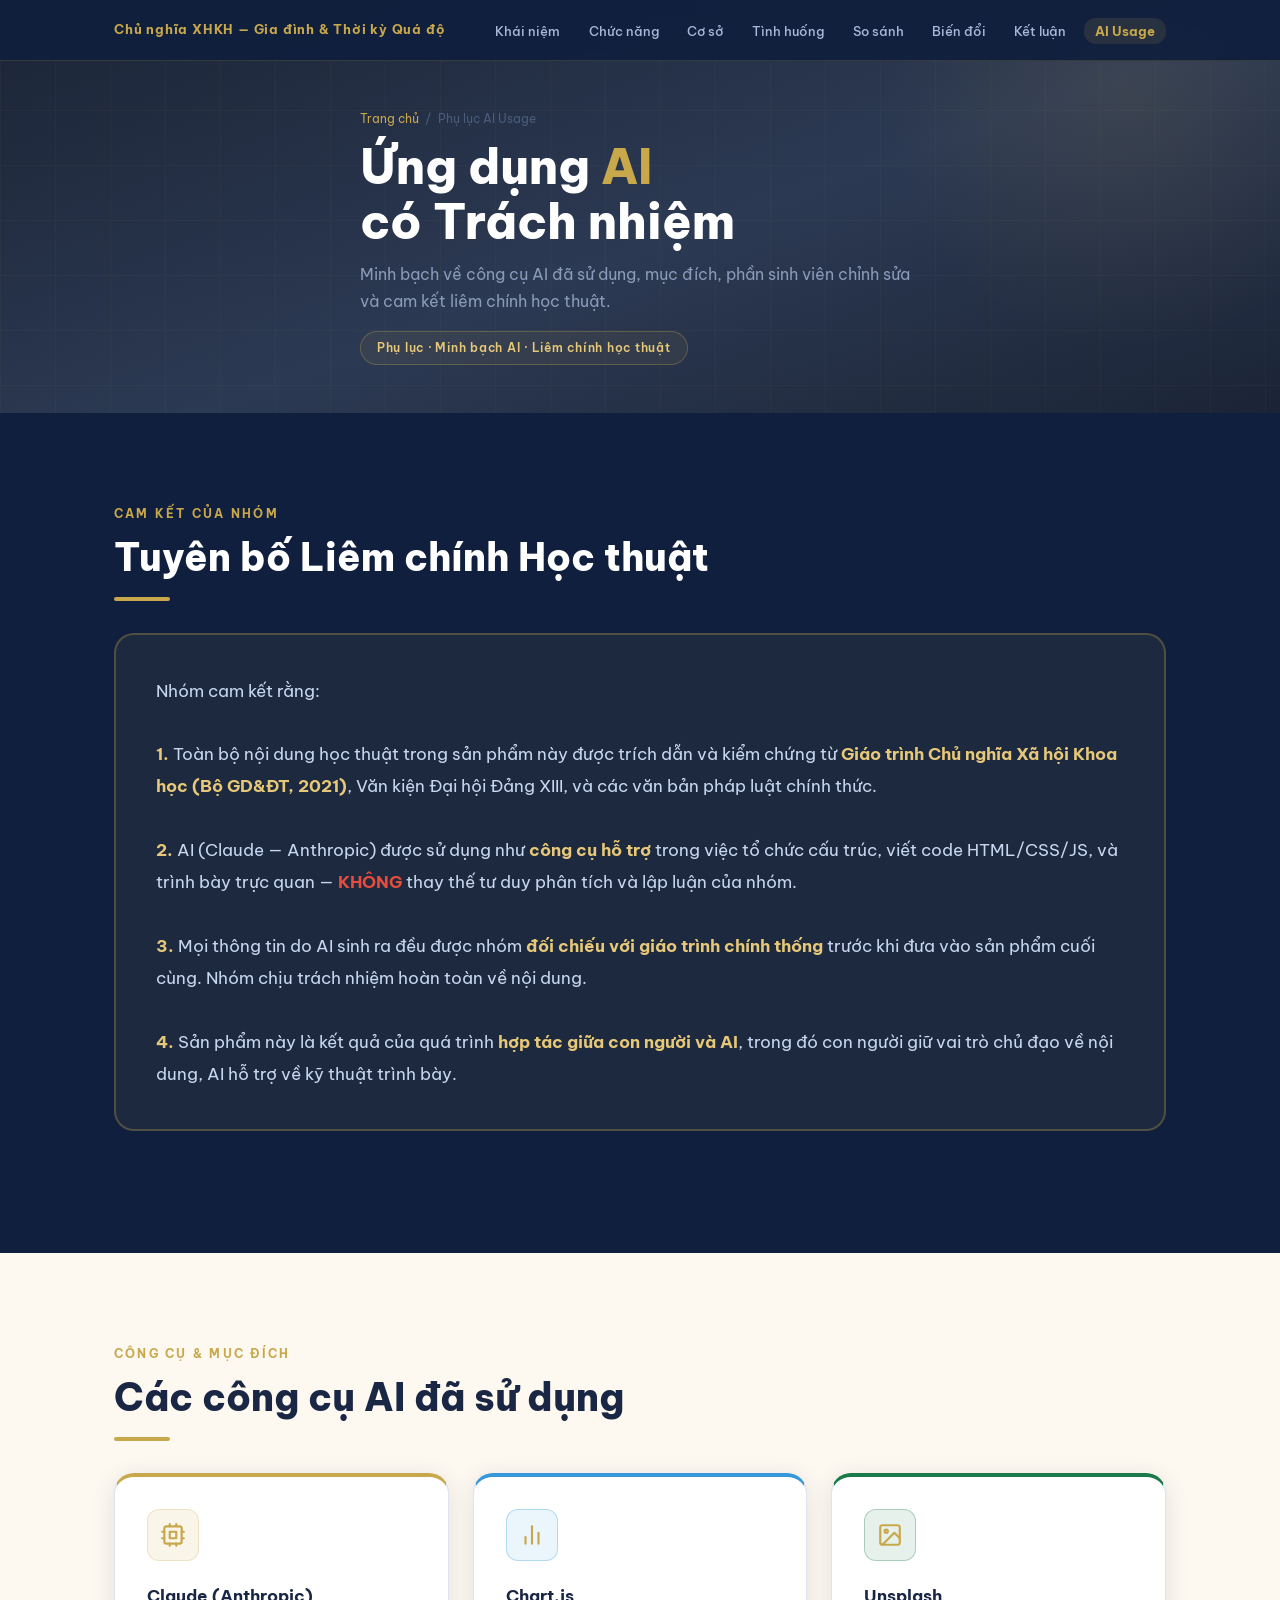
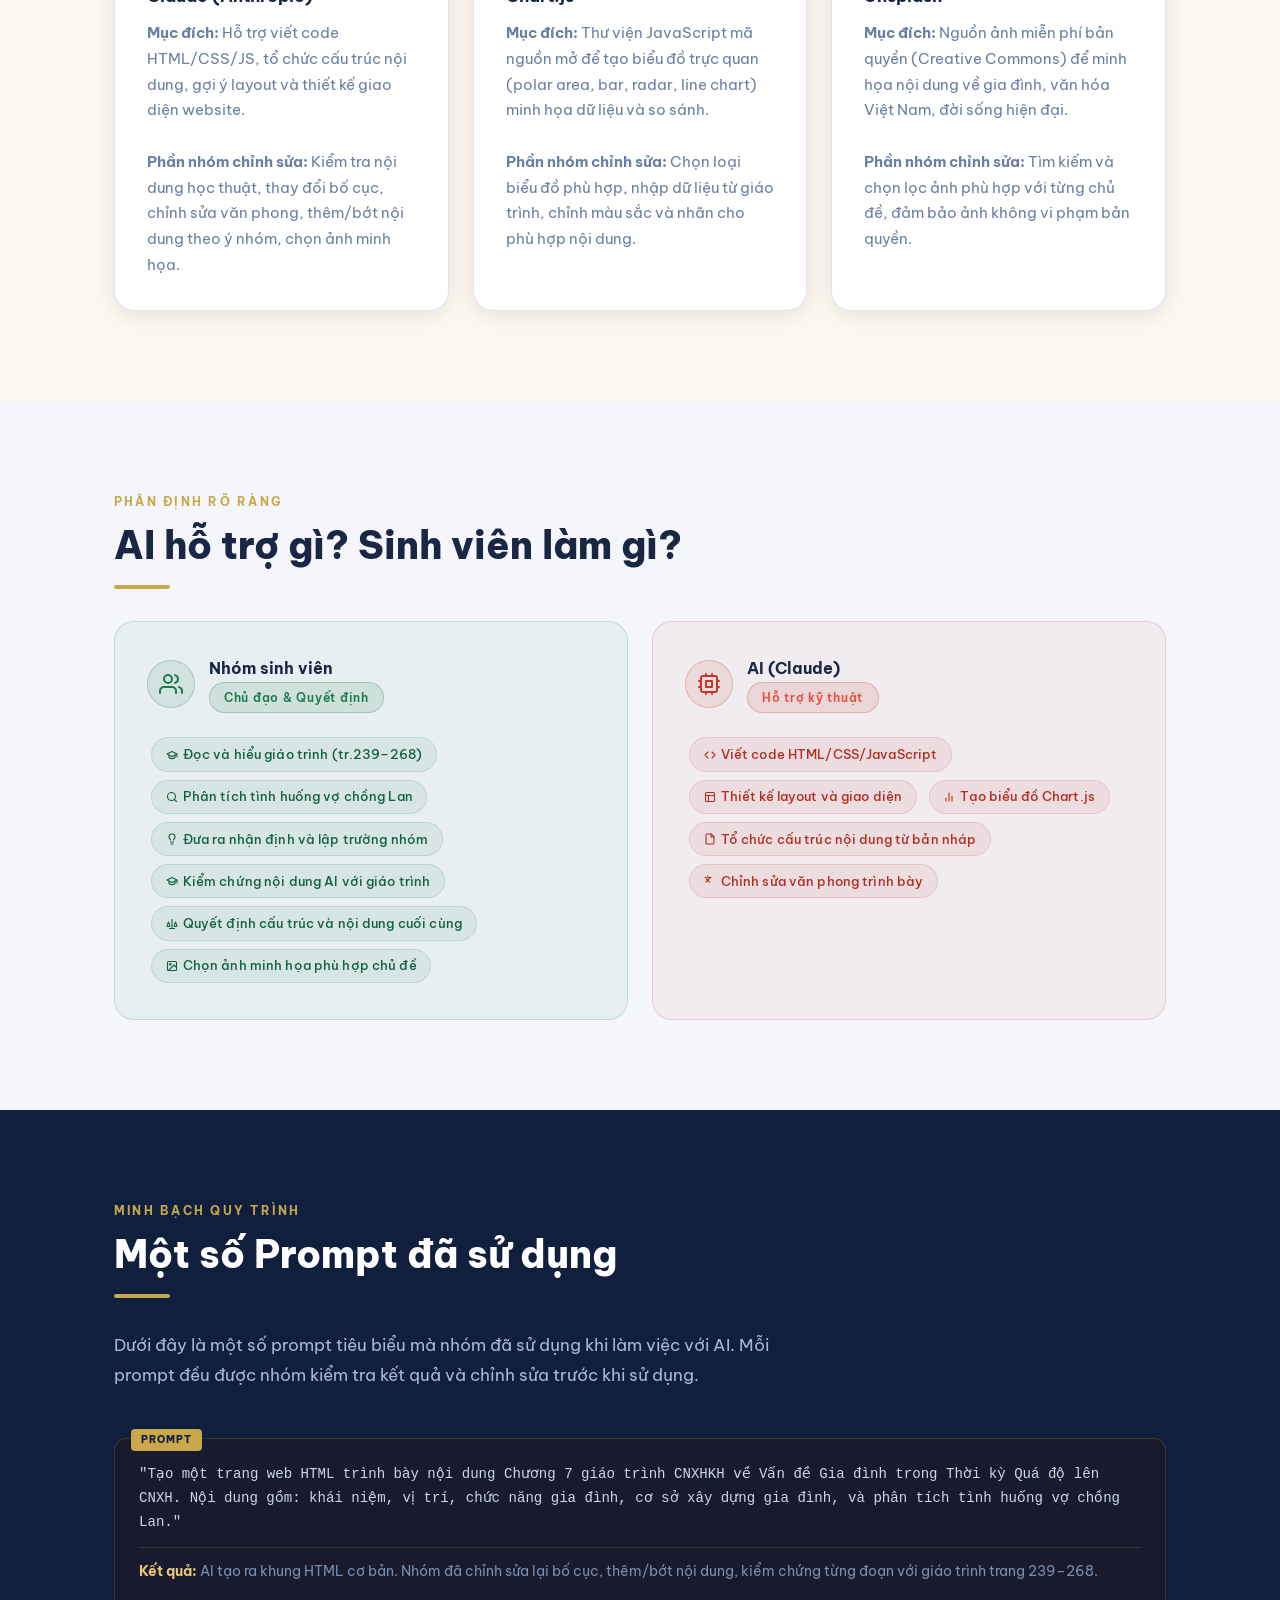
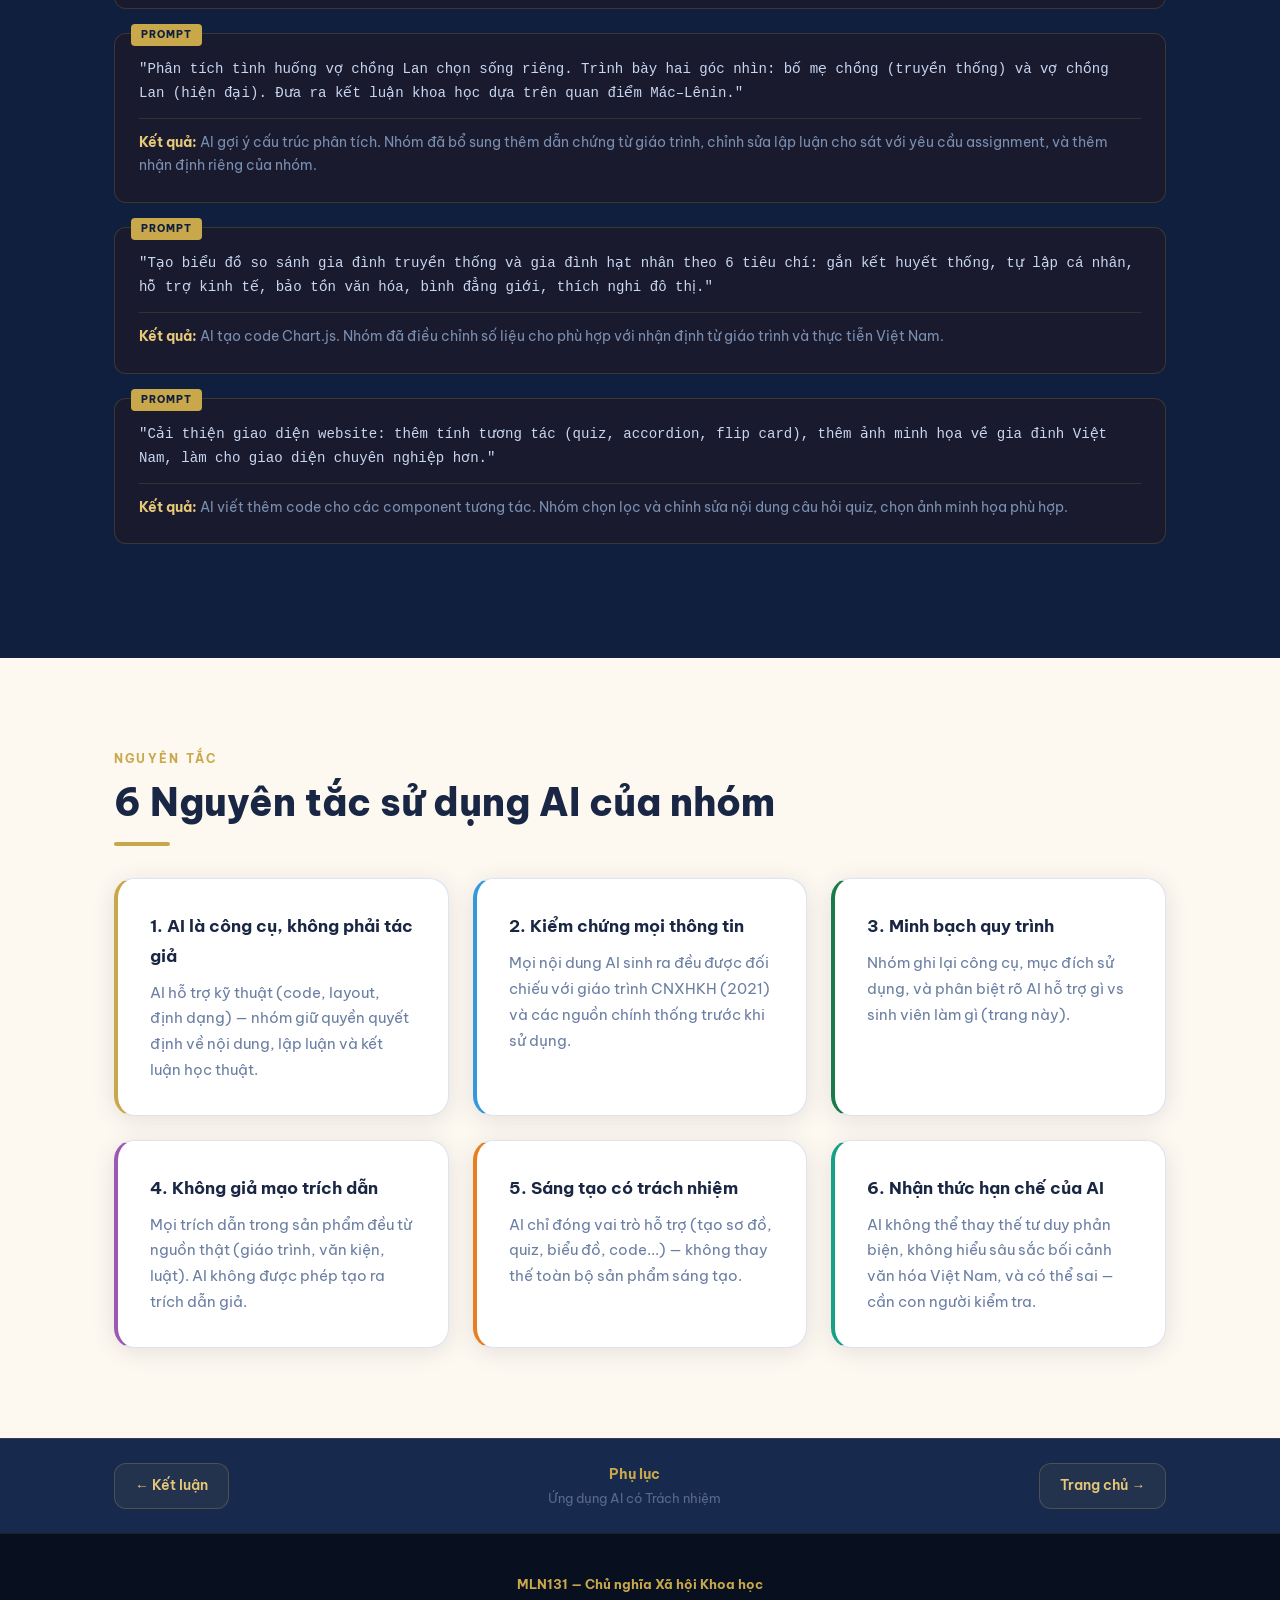
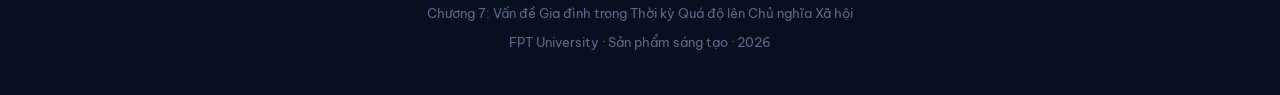
==== ai-usage.html @ a6eb1872 "Full" ====
<!DOCTYPE html>
<html lang="vi">
<head>
  <meta charset="UTF-8"/>
  <meta name="viewport" content="width=device-width, initial-scale=1.0"/>
  <title>Ứng dụng AI có Trách nhiệm · MLN131</title>
  <link href="https://fonts.googleapis.com/css2?family=Be+Vietnam+Pro:ital,wght@0,300;0,400;0,500;0,600;0,700;0,800;1,400&display=swap" rel="stylesheet"/>
  <link rel="stylesheet" href="style.css"/>
</head>
<body>

<nav>
  <div class="nav-inner">
    <a href="index.html" class="nav-brand">Chủ nghĩa XHKH — Gia đình & Thời kỳ Quá độ</a>
    <ul class="nav-links" id="navLinks">
      <li><a href="khai-niem.html">Khái niệm</a></li>
      <li><a href="chuc-nang.html">Chức năng</a></li>
      <li><a href="co-so.html">Cơ sở</a></li>
      <li><a href="tinh-huong.html">Tình huống</a></li>
      <li><a href="so-sanh.html">So sánh</a></li>
      <li><a href="bien-doi.html">Biến đổi</a></li>
      <li><a href="ket-luan.html">Kết luận</a></li>
      <li><a href="ai-usage.html" class="active">AI Usage</a></li>
    </ul>
    <button class="nav-toggle" id="navToggle" aria-label="Mở menu">
      <span></span><span></span><span></span>
    </button>
  </div>
  <div class="nav-progress" id="navProgress"></div>
</nav>

<div class="page-hero" style="background: linear-gradient(160deg, rgba(10,20,40,.93) 0%, rgba(15,31,61,.88) 55%, rgba(10,20,40,.93) 100%), url('https://images.unsplash.com/photo-1677442136019-21780ecad995?w=1400&auto=format&fit=crop&q=70') center/cover no-repeat;">
  <div class="container">
    <div class="page-hero-inner">
      <div class="page-breadcrumb">
        <a href="index.html">Trang chủ</a><span>/</span><span>Phụ lục AI Usage</span>
      </div>
      <h1 class="page-hero-title">Ứng dụng <span class="accent">AI</span><br/>có Trách nhiệm</h1>
      <p class="page-hero-sub">Minh bạch về công cụ AI đã sử dụng, mục đích, phần sinh viên chỉnh sửa và cam kết liêm chính học thuật.</p>
      <span class="page-hero-badge">Phụ lục · Minh bạch AI · Liêm chính học thuật</span>
    </div>
  </div>
</div>

<!-- CAM KẾT -->
<section class="section section--dark">
  <div class="container">
    <div class="section-label reveal">Cam kết của nhóm</div>
    <h2 class="section-title reveal">Tuyên bố Liêm chính Học thuật</h2>
    <div class="divider reveal"></div>
    <div style="background:rgba(201,168,76,.08);border:2px solid rgba(201,168,76,.3);border-radius:var(--r2);padding:2.5rem;margin-bottom:2rem;" class="reveal">
      <p style="color:#c8d6f0;font-size:1.05rem;line-height:1.9;">
        Nhóm cam kết rằng:<br/><br/>
        <strong style="color:var(--gold2);">1.</strong> Toàn bộ nội dung học thuật trong sản phẩm này được trích dẫn và kiểm chứng từ
        <strong style="color:var(--gold2);">Giáo trình Chủ nghĩa Xã hội Khoa học (Bộ GD&amp;ĐT, 2021)</strong>,
        Văn kiện Đại hội Đảng XIII, và các văn bản pháp luật chính thức.<br/><br/>
        <strong style="color:var(--gold2);">2.</strong> AI (Claude — Anthropic) được sử dụng như <strong style="color:var(--gold2);">công cụ hỗ trợ</strong>
        trong việc tổ chức cấu trúc, viết code HTML/CSS/JS, và trình bày trực quan — <strong style="color:#e74c3c;">KHÔNG</strong>
        thay thế tư duy phân tích và lập luận của nhóm.<br/><br/>
        <strong style="color:var(--gold2);">3.</strong> Mọi thông tin do AI sinh ra đều được nhóm <strong style="color:var(--gold2);">đối chiếu với giáo trình chính thống</strong>
        trước khi đưa vào sản phẩm cuối cùng. Nhóm chịu trách nhiệm hoàn toàn về nội dung.<br/><br/>
        <strong style="color:var(--gold2);">4.</strong> Sản phẩm này là kết quả của quá trình <strong style="color:var(--gold2);">hợp tác giữa con người và AI</strong>,
        trong đó con người giữ vai trò chủ đạo về nội dung, AI hỗ trợ về kỹ thuật trình bày.
      </p>
    </div>
  </div>
</section>

<!-- CÔNG CỤ AI ĐÃ SỬ DỤNG -->
<section class="section section--cream">
  <div class="container">
    <div class="section-label reveal">Công cụ &amp; Mục đích</div>
    <h2 class="section-title reveal">Các công cụ AI đã sử dụng</h2>
    <div class="divider reveal"></div>
    <div class="cards-grid cards-grid--3 reveal">
      <div class="card" style="border-top:4px solid var(--gold);">
        <div class="card-icon"><svg viewBox="0 0 24 24" fill="none" stroke="currentColor" stroke-width="2" stroke-linecap="round" stroke-linejoin="round"><rect x="4" y="4" width="16" height="16" rx="2"/><rect x="9" y="9" width="6" height="6"/><path d="M15 2v2M9 2v2M15 20v2M9 20v2M2 15h2M2 9h2M20 15h2M20 9h2"/></svg></div>
        <div class="card-title">Claude (Anthropic)</div>
        <p class="card-text">
          <strong>Mục đích:</strong> Hỗ trợ viết code HTML/CSS/JS, tổ chức cấu trúc nội dung,
          gợi ý layout và thiết kế giao diện website.<br/><br/>
          <strong>Phần nhóm chỉnh sửa:</strong> Kiểm tra nội dung học thuật, thay đổi bố cục,
          chỉnh sửa văn phong, thêm/bớt nội dung theo ý nhóm, chọn ảnh minh họa.
        </p>
      </div>
      <div class="card" style="border-top:4px solid #3498db;">
        <div class="card-icon" style="background:rgba(52,152,219,.1);border-color:rgba(52,152,219,.3);"><svg viewBox="0 0 24 24" fill="none" stroke="#3498db" stroke-width="2" stroke-linecap="round" stroke-linejoin="round"><line x1="18" y1="20" x2="18" y2="10"/><line x1="12" y1="20" x2="12" y2="4"/><line x1="6" y1="20" x2="6" y2="14"/></svg></div>
        <div class="card-title">Chart.js</div>
        <p class="card-text">
          <strong>Mục đích:</strong> Thư viện JavaScript mã nguồn mở để tạo biểu đồ trực quan
          (polar area, bar, radar, line chart) minh họa dữ liệu và so sánh.<br/><br/>
          <strong>Phần nhóm chỉnh sửa:</strong> Chọn loại biểu đồ phù hợp, nhập dữ liệu từ giáo trình,
          chỉnh màu sắc và nhãn cho phù hợp nội dung.
        </p>
      </div>
      <div class="card" style="border-top:4px solid var(--green);">
        <div class="card-icon" style="background:rgba(26,122,74,.1);border-color:rgba(26,122,74,.3);"><svg viewBox="0 0 24 24" fill="none" stroke="var(--green)" stroke-width="2" stroke-linecap="round" stroke-linejoin="round"><rect x="3" y="3" width="18" height="18" rx="2"/><circle cx="8.5" cy="8.5" r="1.5"/><path d="m21 15-5-5L5 21"/></svg></div>
        <div class="card-title">Unsplash</div>
        <p class="card-text">
          <strong>Mục đích:</strong> Nguồn ảnh miễn phí bản quyền (Creative Commons) để minh họa
          nội dung về gia đình, văn hóa Việt Nam, đời sống hiện đại.<br/><br/>
          <strong>Phần nhóm chỉnh sửa:</strong> Tìm kiếm và chọn lọc ảnh phù hợp với từng chủ đề,
          đảm bảo ảnh không vi phạm bản quyền.
        </p>
      </div>
    </div>
  </div>
</section>

<!-- AI LÀM GÌ vs SINH VIÊN LÀM GÌ -->
<section class="section section--gray">
  <div class="container">
    <div class="section-label reveal">Phân định rõ ràng</div>
    <h2 class="section-title reveal">AI hỗ trợ gì? Sinh viên làm gì?</h2>
    <div class="divider reveal"></div>
    <div class="case-split reveal">
      <div class="case-side case-side--b">
        <div class="case-side-head">
          <div class="case-side-ico">
            <svg viewBox="0 0 24 24" fill="none" stroke="currentColor" stroke-linecap="round" stroke-linejoin="round" stroke-width="2"><path d="M17 21v-2a4 4 0 0 0-4-4H5a4 4 0 0 0-4 4v2"/><circle cx="9" cy="7" r="4"/><path d="M23 21v-2a4 4 0 0 0-3-3.87"/><path d="M16 3.13a4 4 0 0 1 0 7.75"/></svg>
          </div>
          <div>
            <div class="case-side-name">Nhóm sinh viên</div>
            <span class="tag tag--green">Chủ đạo &amp; Quyết định</span>
          </div>
        </div>
        <div>
          <span class="case-value-chip"><svg viewBox="0 0 24 24" fill="none" stroke-linecap="round" stroke-linejoin="round"><path d="M22 10v6M2 10l10-5 10 5-10 5z"/><path d="M6 12v5c3 3 9 3 12 0v-5"/></svg>Đọc và hiểu giáo trình (tr.239–268)</span>
          <span class="case-value-chip"><svg viewBox="0 0 24 24" fill="none" stroke-linecap="round" stroke-linejoin="round"><circle cx="11" cy="11" r="8"/><path d="m21 21-4.35-4.35"/></svg>Phân tích tình huống vợ chồng Lan</span>
          <span class="case-value-chip"><svg viewBox="0 0 24 24" fill="none" stroke-linecap="round" stroke-linejoin="round"><path d="M15 14c.2-1 .7-1.7 1.5-2.5 1-.9 1.5-2.2 1.5-3.5A6 6 0 0 0 6 8c0 1 .2 2.2 1.5 3.5.7.7 1.3 1.5 1.5 2.5"/><path d="M9 18h6"/><path d="M10 22h4"/></svg>Đưa ra nhận định và lập trường nhóm</span>
          <span class="case-value-chip"><svg viewBox="0 0 24 24" fill="none" stroke-linecap="round" stroke-linejoin="round"><path d="M22 10v6M2 10l10-5 10 5-10 5z"/><path d="M6 12v5c3 3 9 3 12 0v-5"/></svg>Kiểm chứng nội dung AI với giáo trình</span>
          <span class="case-value-chip"><svg viewBox="0 0 24 24" fill="none" stroke-linecap="round" stroke-linejoin="round"><path d="m16 16 3-8 3 8c-.87.65-1.92 1-3 1s-2.13-.35-3-1Z"/><path d="m2 16 3-8 3 8c-.87.65-1.92 1-3 1s-2.13-.35-3-1Z"/><path d="M7 21H17"/><path d="M12 3v18"/></svg>Quyết định cấu trúc và nội dung cuối cùng</span>
          <span class="case-value-chip"><svg viewBox="0 0 24 24" fill="none" stroke-linecap="round" stroke-linejoin="round"><rect x="3" y="3" width="18" height="18" rx="2"/><circle cx="8.5" cy="8.5" r="1.5"/><path d="m21 15-5-5L5 21"/></svg>Chọn ảnh minh họa phù hợp chủ đề</span>
        </div>
      </div>
      <div class="case-side case-side--a">
        <div class="case-side-head">
          <div class="case-side-ico">
            <svg viewBox="0 0 24 24" fill="none" stroke="currentColor" stroke-linecap="round" stroke-linejoin="round" stroke-width="2"><rect x="4" y="4" width="16" height="16" rx="2"/><rect x="9" y="9" width="6" height="6"/><path d="M15 2v2M9 2v2M15 20v2M9 20v2M2 15h2M2 9h2M20 15h2M20 9h2"/></svg>
          </div>
          <div>
            <div class="case-side-name">AI (Claude)</div>
            <span class="tag tag--red">Hỗ trợ kỹ thuật</span>
          </div>
        </div>
        <div>
          <span class="case-value-chip"><svg viewBox="0 0 24 24" fill="none" stroke-linecap="round" stroke-linejoin="round"><polyline points="16 18 22 12 16 6"/><polyline points="8 6 2 12 8 18"/></svg>Viết code HTML/CSS/JavaScript</span>
          <span class="case-value-chip"><svg viewBox="0 0 24 24" fill="none" stroke-linecap="round" stroke-linejoin="round"><rect x="3" y="3" width="18" height="18" rx="2"/><path d="M3 9h18"/><path d="M9 21V9"/></svg>Thiết kế layout và giao diện</span>
          <span class="case-value-chip"><svg viewBox="0 0 24 24" fill="none" stroke-linecap="round" stroke-linejoin="round"><line x1="18" y1="20" x2="18" y2="10"/><line x1="12" y1="20" x2="12" y2="4"/><line x1="6" y1="20" x2="6" y2="14"/></svg>Tạo biểu đồ Chart.js</span>
          <span class="case-value-chip"><svg viewBox="0 0 24 24" fill="none" stroke-linecap="round" stroke-linejoin="round"><path d="M14.5 2H6a2 2 0 0 0-2 2v16a2 2 0 0 0 2 2h12a2 2 0 0 0 2-2V7.5L14.5 2z"/><polyline points="14 2 14 8 20 8"/></svg>Tổ chức cấu trúc nội dung từ bản nháp</span>
          <span class="case-value-chip"><svg viewBox="0 0 24 24" fill="none" stroke-linecap="round" stroke-linejoin="round"><path d="m5 8 6 6"/><path d="m4 14 6-6 2-3"/><path d="M2 5h12"/><path d="M7 2h1"/></svg>Chỉnh sửa văn phong trình bày</span>
        </div>
      </div>
    </div>
  </div>
</section>

<!-- PROMPTS MẪU -->
<section class="section section--dark">
  <div class="container">
    <div class="section-label reveal">Minh bạch quy trình</div>
    <h2 class="section-title reveal">Một số Prompt đã sử dụng</h2>
    <div class="divider reveal"></div>
    <p class="section-sub reveal">
      Dưới đây là một số prompt tiêu biểu mà nhóm đã sử dụng khi làm việc với AI.
      Mỗi prompt đều được nhóm kiểm tra kết quả và chỉnh sửa trước khi sử dụng.
    </p>

    <div class="prompt-box reveal">
      <p>"Tạo một trang web HTML trình bày nội dung Chương 7 giáo trình CNXHKH về Vấn đề Gia đình
      trong Thời kỳ Quá độ lên CNXH. Nội dung gồm: khái niệm, vị trí, chức năng gia đình,
      cơ sở xây dựng gia đình, và phân tích tình huống vợ chồng Lan."</p>
      <div class="prompt-result">
        <strong>Kết quả:</strong> AI tạo ra khung HTML cơ bản. Nhóm đã chỉnh sửa lại bố cục,
        thêm/bớt nội dung, kiểm chứng từng đoạn với giáo trình trang 239–268.
      </div>
    </div>

    <div class="prompt-box reveal">
      <p>"Phân tích tình huống vợ chồng Lan chọn sống riêng. Trình bày hai góc nhìn:
      bố mẹ chồng (truyền thống) và vợ chồng Lan (hiện đại). Đưa ra kết luận khoa học
      dựa trên quan điểm Mác–Lênin."</p>
      <div class="prompt-result">
        <strong>Kết quả:</strong> AI gợi ý cấu trúc phân tích. Nhóm đã bổ sung thêm
        dẫn chứng từ giáo trình, chỉnh sửa lập luận cho sát với yêu cầu assignment,
        và thêm nhận định riêng của nhóm.
      </div>
    </div>

    <div class="prompt-box reveal">
      <p>"Tạo biểu đồ so sánh gia đình truyền thống và gia đình hạt nhân theo 6 tiêu chí:
      gắn kết huyết thống, tự lập cá nhân, hỗ trợ kinh tế, bảo tồn văn hóa,
      bình đẳng giới, thích nghi đô thị."</p>
      <div class="prompt-result">
        <strong>Kết quả:</strong> AI tạo code Chart.js. Nhóm đã điều chỉnh số liệu
        cho phù hợp với nhận định từ giáo trình và thực tiễn Việt Nam.
      </div>
    </div>

    <div class="prompt-box reveal">
      <p>"Cải thiện giao diện website: thêm tính tương tác (quiz, accordion, flip card),
      thêm ảnh minh họa về gia đình Việt Nam, làm cho giao diện chuyên nghiệp hơn."</p>
      <div class="prompt-result">
        <strong>Kết quả:</strong> AI viết thêm code cho các component tương tác.
        Nhóm chọn lọc và chỉnh sửa nội dung câu hỏi quiz, chọn ảnh minh họa phù hợp.
      </div>
    </div>
  </div>
</section>

<!-- NGUYÊN TẮC SỬ DỤNG AI -->
<section class="section section--cream">
  <div class="container">
    <div class="section-label reveal">Nguyên tắc</div>
    <h2 class="section-title reveal">6 Nguyên tắc sử dụng AI của nhóm</h2>
    <div class="divider reveal"></div>
    <div class="cards-grid cards-grid--2 reveal">
      <div class="card" style="border-left:4px solid var(--gold);">
        <div class="card-title">1. AI là công cụ, không phải tác giả</div>
        <p class="card-text">AI hỗ trợ kỹ thuật (code, layout, định dạng) — nhóm giữ quyền quyết định về nội dung, lập luận và kết luận học thuật.</p>
      </div>
      <div class="card" style="border-left:4px solid #3498db;">
        <div class="card-title">2. Kiểm chứng mọi thông tin</div>
        <p class="card-text">Mọi nội dung AI sinh ra đều được đối chiếu với giáo trình CNXHKH (2021) và các nguồn chính thống trước khi sử dụng.</p>
      </div>
      <div class="card" style="border-left:4px solid var(--green);">
        <div class="card-title">3. Minh bạch quy trình</div>
        <p class="card-text">Nhóm ghi lại công cụ, mục đích sử dụng, và phân biệt rõ AI hỗ trợ gì vs sinh viên làm gì (trang này).</p>
      </div>
      <div class="card" style="border-left:4px solid #9b59b6;">
        <div class="card-title">4. Không giả mạo trích dẫn</div>
        <p class="card-text">Mọi trích dẫn trong sản phẩm đều từ nguồn thật (giáo trình, văn kiện, luật). AI không được phép tạo ra trích dẫn giả.</p>
      </div>
      <div class="card" style="border-left:4px solid #e67e22;">
        <div class="card-title">5. Sáng tạo có trách nhiệm</div>
        <p class="card-text">AI chỉ đóng vai trò hỗ trợ (tạo sơ đồ, quiz, biểu đồ, code...) — không thay thế toàn bộ sản phẩm sáng tạo.</p>
      </div>
      <div class="card" style="border-left:4px solid #16a085;">
        <div class="card-title">6. Nhận thức hạn chế của AI</div>
        <p class="card-text">AI không thể thay thế tư duy phản biện, không hiểu sâu sắc bối cảnh văn hóa Việt Nam, và có thể sai — cần con người kiểm tra.</p>
      </div>
    </div>
  </div>
</section>

<div class="page-nav-bar">
  <div class="page-nav-inner">
    <a href="ket-luan.html" class="page-nav-btn">&larr; Kết luận</a>
    <div class="page-nav-center"><strong>Phụ lục</strong>Ứng dụng AI có Trách nhiệm</div>
    <a href="index.html" class="page-nav-btn">Trang chủ &rarr;</a>
  </div>
</div>

<footer>
  <div class="container">
    <p class="footer-title">MLN131 — Chủ nghĩa Xã hội Khoa học</p>
    <p>Chương 7: Vấn đề Gia đình trong Thời kỳ Quá độ lên Chủ nghĩa Xã hội</p>
    <p style="margin-top:.4rem;">FPT University · Sản phẩm sáng tạo · 2026</p>
  </div>
</footer>

<script>
  const np = document.getElementById('navProgress');
  window.addEventListener('scroll', () => {
    np.style.width = (window.scrollY/(document.documentElement.scrollHeight-window.innerHeight)*100)+'%';
  });
  document.querySelectorAll('.reveal').forEach(el => {
    new IntersectionObserver(entries=>entries.forEach(e=>{if(e.isIntersecting)e.target.classList.add('visible');}),{threshold:.12}).observe(el);
  });
  const navToggle = document.getElementById('navToggle');
  const navLinks  = document.getElementById('navLinks');
  if(navToggle) {
    navToggle.addEventListener('click', () => {
      navToggle.classList.toggle('open');
      navLinks.classList.toggle('open');
    });
    document.addEventListener('click', e => {
      if(!navToggle.contains(e.target) && !navLinks.contains(e.target)) {
        navToggle.classList.remove('open');
        navLinks.classList.remove('open');
      }
    });
  }
</script>
</body>
</html>
---- style.css ----
/* ============================================================
   RESET & VARIABLES
============================================================ */
*, *::before, *::after { box-sizing: border-box; margin: 0; padding: 0; }
:root {
  --navy:   #0f1f3d;
  --navy2:  #172a4e;
  --gold:   #c9a84c;
  --gold2:  #e6c878;
  --cream:  #fdf8f0;
  --white:  #ffffff;
  --gray1:  #f4f6fb;
  --gray2:  #dde3f0;
  --text:   #1a2744;
  --muted:  #6b7fa3;
  --red:    #c0392b;
  --green:  #1a7a4a;
  --r:  .75rem;
  --r2: 1.25rem;
  --shadow:  0 4px 24px rgba(15,31,61,.10);
  --shadow2: 0 8px 40px rgba(15,31,61,.18);
}
html { scroll-behavior: smooth; }
body {
  font-family: 'Be Vietnam Pro', sans-serif;
  background: var(--cream);
  color: var(--text);
  line-height: 1.75;
  font-size: 16px;
}
img { max-width: 100%; display: block; }
a { color: inherit; text-decoration: none; }

/* ============================================================
   UTILITIES
============================================================ */
.container { max-width: 1100px; margin: 0 auto; padding: 0 24px; }
.section { padding: 90px 0; }
.section--dark  { background: var(--navy);  color: var(--white); }
.section--navy2 { background: var(--navy2); color: var(--white); }
.section--gray  { background: var(--gray1); }
.section--cream { background: var(--cream); }

.section-label {
  font-size: .78rem; font-weight: 700; letter-spacing: .18em;
  text-transform: uppercase; color: var(--gold); margin-bottom: .5rem;
}
.section-title {
  font-size: clamp(1.6rem, 3vw, 2.4rem);
  font-weight: 800; line-height: 1.25; margin-bottom: 1rem; color: inherit;
}
.section-sub {
  font-size: 1.05rem; color: var(--muted); max-width: 680px;
  margin-bottom: 3rem; line-height: 1.8;
}
.section--dark .section-sub,
.section--navy2 .section-sub { color: #a8b8d8; }
.section--dark .section-title,
.section--navy2 .section-title { color: var(--white); }

.gold { color: var(--gold); }
.divider { width: 56px; height: 4px; background: var(--gold); border-radius: 2px; margin: 1rem 0 2rem; }

.tag { display: inline-block; padding: .25rem .9rem; border-radius: 99px; font-size: .78rem; font-weight: 600; letter-spacing: .06em; }
.tag--gold  { background: rgba(201,168,76,.18); color: var(--gold2); border: 1px solid rgba(201,168,76,.35); }
.tag--red   { background: rgba(192,57,43,.12);  color: #e74c3c;      border: 1px solid rgba(192,57,43,.25); }
.tag--green { background: rgba(26,122,74,.12);  color: #1a7a4a;      border: 1px solid rgba(26,122,74,.25); }

/* ============================================================
   REVEAL ANIMATION
============================================================ */
.reveal { opacity: 0; transform: translateY(32px); transition: opacity .6s ease, transform .6s ease; }
.reveal.visible { opacity: 1; transform: none; }

/* ============================================================
   NAVBAR
============================================================ */
nav {
  position: fixed; top: 0; left: 0; right: 0; z-index: 999;
  background: rgba(15,31,61,.94); backdrop-filter: blur(14px);
  border-bottom: 1px solid rgba(201,168,76,.2);
}
.nav-inner {
  display: flex; align-items: center; justify-content: space-between;
  height: 60px; max-width: 1100px; margin: 0 auto; padding: 0 24px;
}
.nav-brand { font-size: .83rem; font-weight: 700; color: var(--gold); letter-spacing: .06em; white-space: nowrap; }
.nav-links { display: flex; gap: 6px; list-style: none; flex-wrap: wrap; }
.nav-links a {
  font-size: .8rem; font-weight: 500; color: #a8b8d8;
  padding: .3rem .7rem; border-radius: var(--r);
  transition: color .2s, background .2s;
}
.nav-links a:hover { color: var(--gold); background: rgba(201,168,76,.08); }
.nav-links a.active { color: var(--gold); background: rgba(201,168,76,.12); font-weight: 700; }
.nav-progress {
  position: absolute; bottom: -3px; left: 0; height: 3px;
  background: var(--gold); width: 0; transition: width .1s linear;
}

/* ============================================================
   PAGE HERO (sub-pages)
============================================================ */
.page-hero {
  background: linear-gradient(160deg, #0a1428 0%, var(--navy) 50%, #0d1e3a 100%);
  min-height: 280px;
  display: flex; align-items: flex-end; padding-top: 60px;
  position: relative; overflow: hidden;
}
.page-hero::before {
  content: ''; position: absolute; inset: 0;
  background-image:
    linear-gradient(rgba(201,168,76,.04) 1px, transparent 1px),
    linear-gradient(90deg, rgba(201,168,76,.04) 1px, transparent 1px);
  background-size: 55px 55px;
}
.page-hero::after {
  content: ''; position: absolute;
  width: 500px; height: 500px; border-radius: 50%;
  background: radial-gradient(circle, rgba(201,168,76,.1) 0%, transparent 70%);
  top: -150px; right: -100px;
}
.page-hero-inner {
  position: relative; z-index: 2; padding: 3rem 0 3rem;
}
.page-breadcrumb {
  font-size: .75rem; color: #7a8fb0; margin-bottom: .6rem;
  display: flex; align-items: center; gap: .4rem;
}
.page-breadcrumb a { color: var(--gold); }
.page-breadcrumb span { color: #4a5c7a; }
.page-hero-title {
  font-size: clamp(1.8rem, 4vw, 3rem); font-weight: 800;
  color: var(--white); line-height: 1.15; margin-bottom: .75rem;
}
.page-hero-title .accent { color: var(--gold); }
.page-hero-sub { font-size: 1rem; color: #8a9ab8; max-width: 560px; line-height: 1.7; }
.page-hero-badge {
  display: inline-block; margin-top: 1rem;
  padding: .3rem 1rem; border-radius: 99px;
  border: 1px solid rgba(201,168,76,.3);
  background: rgba(201,168,76,.08);
  font-size: .78rem; font-weight: 600; color: var(--gold2); letter-spacing: .06em;
}

/* ============================================================
   PAGE NAVIGATION (prev/next)
============================================================ */
.page-nav-bar {
  background: var(--navy2); border-top: 1px solid rgba(201,168,76,.15);
  padding: 1.5rem 0;
}
.page-nav-inner {
  max-width: 1100px; margin: 0 auto; padding: 0 24px;
  display: flex; justify-content: space-between; align-items: center; gap: 1rem;
}
.page-nav-btn {
  display: flex; align-items: center; gap: .6rem;
  padding: .65rem 1.25rem; border-radius: var(--r);
  border: 1px solid rgba(201,168,76,.25);
  background: rgba(201,168,76,.07); color: var(--gold2);
  font-size: .85rem; font-weight: 600;
  transition: background .2s, border-color .2s;
  font-family: 'Be Vietnam Pro', sans-serif; cursor: pointer;
}
.page-nav-btn:hover { background: rgba(201,168,76,.15); border-color: rgba(201,168,76,.5); }
.page-nav-btn.disabled { opacity: .3; pointer-events: none; }
.page-nav-center { font-size: .8rem; color: #5a6a8a; text-align: center; }
.page-nav-center strong { display: block; color: var(--gold); font-size: .85rem; }

/* ============================================================
   CARDS
============================================================ */
.cards-grid { display: grid; gap: 1.5rem; }
.cards-grid--2 { grid-template-columns: repeat(auto-fit, minmax(300px, 1fr)); }
.cards-grid--3 { grid-template-columns: repeat(auto-fit, minmax(280px, 1fr)); }
.cards-grid--4 { grid-template-columns: repeat(auto-fit, minmax(240px, 1fr)); }

.card {
  background: var(--white); border-radius: var(--r2);
  padding: 2rem; box-shadow: var(--shadow);
  border: 1px solid var(--gray2); transition: transform .2s, box-shadow .2s;
}
.card:hover { transform: translateY(-4px); box-shadow: var(--shadow2); }
.card--dark { background: var(--navy2); border-color: rgba(201,168,76,.2); color: var(--white); }
.card--dark .card-title { color: var(--white); }
.card--dark .card-text  { color: #a8b8d8; }
.card-icon {
  width: 52px; height: 52px; border-radius: var(--r);
  background: rgba(201,168,76,.12); border: 1px solid rgba(201,168,76,.25);
  display: flex; align-items: center; justify-content: center;
  font-size: 1.5rem; margin-bottom: 1.25rem;
}
.card-title { font-size: 1.05rem; font-weight: 700; margin-bottom: .6rem; color: var(--text); }
.card-text  { font-size: .92rem; color: var(--muted); line-height: 1.75; }

/* ============================================================
   POSITION CARDS
============================================================ */
.position-card {
  display: flex; gap: 1.25rem; align-items: flex-start;
  background: var(--white); padding: 1.75rem 2rem;
  border-radius: var(--r2); box-shadow: var(--shadow);
  border: 1px solid var(--gray2); transition: transform .2s;
}
.position-card:hover { transform: translateY(-3px); }
.position-icon {
  width: 48px; height: 48px; border-radius: 50%; flex-shrink: 0;
  background: var(--navy); color: var(--gold);
  display: flex; align-items: center; justify-content: center; font-size: 1.3rem;
}

/* ============================================================
   FUNCTION CARDS
============================================================ */
.fn-card {
  background: var(--white); border-radius: var(--r2);
  padding: 2rem; box-shadow: var(--shadow); border: 1px solid var(--gray2);
  position: relative; overflow: hidden; transition: transform .2s, box-shadow .2s;
}
.fn-card:hover { transform: translateY(-4px); box-shadow: var(--shadow2); }
.fn-card::before {
  content: ''; position: absolute; top: 0; left: 0; right: 0;
  height: 4px; background: var(--gold);
}
.fn-card:nth-child(2)::before { background: #3498db; }
.fn-card:nth-child(3)::before { background: var(--green); }
.fn-card:nth-child(4)::before { background: #9b59b6; }
.fn-num { font-size: 3rem; font-weight: 800; line-height: 1; color: var(--gold); opacity: .15; margin-bottom: .5rem; }
.fn-card:nth-child(2) .fn-num { color: #3498db; }
.fn-card:nth-child(3) .fn-num { color: var(--green); }
.fn-card:nth-child(4) .fn-num { color: #9b59b6; }
.fn-title { font-size: 1rem; font-weight: 700; margin-bottom: .6rem; }
.fn-desc  { font-size: .88rem; color: var(--muted); line-height: 1.75; }
.fn-badge {
  display: inline-block; margin-top: .75rem;
  padding: .2rem .75rem; border-radius: 99px; font-size: .72rem; font-weight: 700;
  background: rgba(201,168,76,.12); color: var(--gold); letter-spacing: .06em;
}
.fn-card:nth-child(2) .fn-badge { background: rgba(52,152,219,.12); color: #3498db; }
.fn-card:nth-child(3) .fn-badge { background: rgba(26,122,74,.12);  color: var(--green); }
.fn-card:nth-child(4) .fn-badge { background: rgba(155,89,182,.12); color: #9b59b6; }

/* ============================================================
   PILLAR CARDS
============================================================ */
.pillar {
  background: var(--navy2); border-radius: var(--r2);
  padding: 2rem; border: 1px solid rgba(201,168,76,.2);
  transition: transform .2s;
}
.pillar:hover { transform: translateY(-4px); }
.pillar-top { display: flex; align-items: center; gap: .75rem; margin-bottom: 1rem; }
.pillar-ico {
  width: 40px; height: 40px; border-radius: var(--r);
  background: rgba(201,168,76,.15); border: 1px solid rgba(201,168,76,.3);
  display: flex; align-items: center; justify-content: center; font-size: 1.1rem;
}
.pillar-label { font-size: .72rem; font-weight: 700; letter-spacing: .12em; text-transform: uppercase; color: var(--gold); }
.pillar-title { font-size: 1.05rem; font-weight: 700; color: var(--white); margin-bottom: .75rem; }
.pillar-list { padding-left: 1.1rem; }
.pillar-list li { font-size: .9rem; color: #a8b8d8; margin-bottom: .4rem; line-height: 1.6; }

/* ============================================================
   CASE STUDY
============================================================ */
.case-split { display: grid; grid-template-columns: 1fr 1fr; gap: 1.5rem; }
@media(max-width:700px){ .case-split { grid-template-columns: 1fr; } }
.case-side { border-radius: var(--r2); padding: 2rem; }
.case-side--a { background: rgba(192,57,43,.05); border: 1.5px solid rgba(192,57,43,.18); }
.case-side--b { background: rgba(26,122,74,.05);  border: 1.5px solid rgba(26,122,74,.18); }
.case-side-head { display: flex; align-items: center; gap: .85rem; margin-bottom: 1.25rem; }
.case-side-ico {
  width: 48px; height: 48px; border-radius: 50%; flex-shrink: 0;
  display: flex; align-items: center; justify-content: center;
}
.case-side--a .case-side-ico { background: rgba(192,57,43,.1); border: 1.5px solid rgba(192,57,43,.25); }
.case-side--b .case-side-ico { background: rgba(26,122,74,.1);  border: 1.5px solid rgba(26,122,74,.25); }
.case-side-ico svg { width: 22px; height: 22px; stroke-width: 1.8; }
.case-side--a .case-side-ico svg { stroke: #c0392b; }
.case-side--b .case-side-ico svg { stroke: #1a7a4a; }
.case-side-name { font-weight: 700; font-size: 1rem; }
.case-value-chip {
  display: inline-flex; align-items: center; gap: 5px;
  margin: .25rem; padding: .3rem .85rem;
  border-radius: 99px; font-size: .81rem; font-weight: 500; letter-spacing: .01em;
}
.case-side--a .case-value-chip { background: rgba(192,57,43,.08); color: #b03020; border: 1px solid rgba(192,57,43,.15); }
.case-side--b .case-value-chip { background: rgba(26,122,74,.08);  color: #156040; border: 1px solid rgba(26,122,74,.15); }
.case-value-chip svg { width: 12px; height: 12px; flex-shrink: 0; stroke: currentColor; stroke-width: 2.2; }
.case-conclusion {
  margin-top: 2rem; background: var(--navy);
  border: 1px solid rgba(201,168,76,.3); border-radius: var(--r2);
  padding: 2rem; color: var(--white);
}
.case-conclusion-title { color: var(--gold); font-weight: 700; margin-bottom: .75rem; font-size: 1rem; }

/* ============================================================
   SCENARIO BOX
============================================================ */
.scenario-box {
  background: var(--navy); border: 1px solid rgba(201,168,76,.25);
  border-radius: var(--r2); padding: 2.5rem 3rem;
  position: relative; overflow: hidden;
}
.scenario-box::before {
  content: '"'; position: absolute; top: -10px; left: 20px;
  font-size: 10rem; color: rgba(201,168,76,.08);
  font-family: Georgia, serif; line-height: 1; pointer-events: none;
}
.scenario-text { font-size: 1.05rem; color: #c8d6f0; line-height: 1.9; position: relative; z-index: 1; }
.scenario-highlight { color: var(--gold2); font-weight: 600; }
.scenario-questions { margin-top: 2rem; display: grid; grid-template-columns: repeat(auto-fit, minmax(260px, 1fr)); gap: 1rem; }
.scenario-q { background: rgba(201,168,76,.08); border-left: 3px solid var(--gold); padding: 1rem 1.25rem; border-radius: 0 var(--r) var(--r) 0; }
.scenario-q p { font-size: .9rem; color: #a8b8d8; line-height: 1.7; }
.scenario-q strong { color: var(--gold2); display: block; margin-bottom: .3rem; font-size: .8rem; letter-spacing: .08em; text-transform: uppercase; }

/* ============================================================
   COMPARISON TABLE
============================================================ */
.compare-table { width: 100%; border-collapse: collapse; border-radius: var(--r2); overflow: hidden; box-shadow: var(--shadow); }
.compare-table thead { background: var(--navy); color: var(--white); }
.compare-table thead th { padding: 1rem 1.25rem; text-align: left; font-size: .88rem; font-weight: 700; letter-spacing: .04em; }
.compare-table thead th:first-child { color: var(--gold); }
.compare-table tbody tr:nth-child(even) { background: var(--gray1); }
.compare-table tbody tr:nth-child(odd)  { background: var(--white); }
.compare-table td { padding: .9rem 1.25rem; font-size: .9rem; color: var(--text); border-bottom: 1px solid var(--gray2); vertical-align: top; }
.compare-table td:first-child { font-weight: 700; color: var(--navy); font-size: .85rem; }
.compare-table .pro { color: #1a7a4a; }
.compare-table .con { color: #c0392b; }

/* ============================================================
   CHART CARDS
============================================================ */
.chart-card { background: var(--white); border-radius: var(--r2); padding: 2rem; box-shadow: var(--shadow); border: 1px solid var(--gray2); }
.chart-title { font-size: 1rem; font-weight: 700; margin-bottom: .4rem; }
.chart-sub   { font-size: .82rem; color: var(--muted); margin-bottom: 1.5rem; }
.chart-wrap  { position: relative; height: 280px; }

/* ============================================================
   TIMELINE
============================================================ */
.timeline { position: relative; padding-left: 2.5rem; }
.timeline::before {
  content: ''; position: absolute; left: 0; top: 0; bottom: 0;
  width: 2px; background: linear-gradient(to bottom, var(--gold), rgba(201,168,76,.1));
}
.tl-item { position: relative; margin-bottom: 2.5rem; }
.tl-dot {
  position: absolute; left: -2.9rem; top: .4rem;
  width: 14px; height: 14px; border-radius: 50%;
  background: var(--gold); border: 2px solid var(--white);
  box-shadow: 0 0 0 3px rgba(201,168,76,.3);
}
.tl-era   { font-size: .72rem; font-weight: 700; letter-spacing: .14em; text-transform: uppercase; color: var(--gold); margin-bottom: .3rem; }
.tl-title { font-size: 1rem; font-weight: 700; margin-bottom: .5rem; }
.tl-body  { font-size: .9rem; color: var(--muted); line-height: 1.75; }
.tl-body-dark { font-size: .9rem; color: #a8b8d8; line-height: 1.75; }

/* ============================================================
   BLOCKQUOTE
============================================================ */
.blockquote {
  border-left: 4px solid var(--gold); padding: 1.25rem 1.75rem;
  background: rgba(201,168,76,.06); border-radius: 0 var(--r) var(--r) 0; margin: 2rem 0;
}
.blockquote p { font-size: 1.02rem; font-style: italic; color: var(--text); line-height: 1.85; }
.blockquote cite { display: block; margin-top: .6rem; font-size: .82rem; font-weight: 600; color: var(--gold); font-style: normal; }
.section--dark .blockquote { background: rgba(201,168,76,.08); }
.section--dark .blockquote p { color: #c8d6f0; }

/* ============================================================
   STATS
============================================================ */
.stats-row { display: flex; flex-wrap: wrap; gap: 1.5rem; margin: 2rem 0; }
.stat-pill {
  flex: 1; min-width: 140px;
  background: rgba(201,168,76,.08); border: 1px solid rgba(201,168,76,.25);
  border-radius: var(--r2); padding: 1.25rem 1.5rem; text-align: center;
}
.stat-num   { font-size: 2rem; font-weight: 800; color: var(--gold); line-height: 1; }
.stat-label { font-size: .8rem; color: #a8b8d8; margin-top: .4rem; line-height: 1.5; }

/* ============================================================
   POLICY LIST
============================================================ */
.policy-list { list-style: none; display: grid; gap: .85rem; }
.policy-list li {
  display: flex; gap: 1rem; align-items: flex-start;
  background: rgba(201,168,76,.06); border: 1px solid rgba(201,168,76,.18);
  border-radius: var(--r); padding: 1.1rem 1.4rem;
}
.policy-icon {
  width: 32px; height: 32px; border-radius: 50%; flex-shrink: 0;
  background: rgba(201,168,76,.15); color: var(--gold);
  display: flex; align-items: center; justify-content: center; font-size: .95rem;
}
.policy-text { font-size: .92rem; color: #c8d6f0; line-height: 1.7; }
.policy-text strong { color: var(--gold2); }

/* ============================================================
   OPINION CARDS
============================================================ */
.opinion-card {
  border-radius: var(--r2); padding: 2rem; background: var(--white);
  box-shadow: var(--shadow); border: 1px solid var(--gray2); border-top: 3px solid var(--gold);
  transition: transform .2s, box-shadow .2s;
}
.opinion-card:hover { transform: translateY(-3px); box-shadow: var(--shadow2); }
.opinion-q {
  font-size: .72rem; font-weight: 800; color: var(--gold);
  text-transform: uppercase; letter-spacing: .18em; margin-bottom: .75rem;
  display: flex; align-items: center; gap: 8px;
}
.opinion-q::before {
  content: ''; display: inline-block; width: 20px; height: 2px;
  background: var(--gold); border-radius: 1px; flex-shrink: 0;
}
.opinion-title { font-size: 1.05rem; font-weight: 700; margin-bottom: .75rem; }
.opinion-body  { font-size: .92rem; color: var(--muted); line-height: 1.8; }

/* ============================================================
   CONCLUSION BOX
============================================================ */
.conclusion-box {
  background: linear-gradient(135deg, var(--navy2) 0%, #0d1a30 100%);
  border: 1px solid rgba(201,168,76,.25); border-radius: var(--r2);
  padding: 3rem; text-align: center;
}
.conclusion-icon  { font-size: 3rem; margin-bottom: 1rem; display: flex; justify-content: center; }
.conclusion-title { font-size: 1.6rem; font-weight: 800; color: var(--white); margin-bottom: 1rem; }
.conclusion-body  { font-size: 1rem; color: #a8b8d8; max-width: 660px; margin: 0 auto 2rem; line-height: 1.85; }
.key-points { display: flex; flex-wrap: wrap; gap: .75rem; justify-content: center; }
.key-point {
  padding: .5rem 1.25rem; border-radius: 99px;
  background: rgba(201,168,76,.12); border: 1px solid rgba(201,168,76,.3);
  font-size: .85rem; font-weight: 600; color: var(--gold2);
}

/* ============================================================
   FOOTER
============================================================ */
footer {
  background: #080f1e; color: #5a6a8a;
  padding: 40px 0; text-align: center;
  border-top: 1px solid rgba(201,168,76,.12);
}
footer .footer-title { color: var(--gold); font-weight: 700; margin-bottom: .4rem; }
footer p { font-size: .83rem; line-height: 1.7; }

/* ============================================================
   LUCIDE ICON SIZING
============================================================ */
/* Card icon containers */
.card-icon svg       { width: 26px; height: 26px; stroke: var(--gold); stroke-width: 2; flex-shrink: 0; }
.card--dark .card-icon svg { stroke: var(--gold); }
/* Position icon (circular) */
.position-icon svg   { width: 22px; height: 22px; stroke: var(--gold); stroke-width: 2; }
/* Pillar icon (small square) */
.pillar-ico svg      { width: 20px; height: 20px; stroke: var(--gold); stroke-width: 2; }
/* Policy list icon */
.policy-icon svg     { width: 16px; height: 16px; stroke: var(--gold); stroke-width: 2.5; }
/* Case study side icon */
.case-side-ico svg   { width: 24px; height: 24px; stroke-width: 2; }
.case-side--a .case-side-ico svg { stroke: #c0392b; }
.case-side--b .case-side-ico svg { stroke: #1a7a4a; }
/* Conclusion big icon */
.conclusion-icon svg { width: 48px; height: 48px; stroke: var(--gold); stroke-width: 1.5; }
/* Inline card icons (replace big emoji in card body) */
.card-inline-icon    { display: block; margin-bottom: .75rem; }
.card-inline-icon svg{ width: 30px; height: 30px; stroke-width: 1.8; }

/* ============================================================
   HAMBURGER TOGGLE
============================================================ */
.nav-toggle {
  display: none;
  flex-direction: column;
  justify-content: center;
  gap: 5px;
  cursor: pointer;
  padding: 8px;
  border: none;
  background: transparent;
  border-radius: var(--r);
  transition: background .2s;
  flex-shrink: 0;
}
.nav-toggle:hover { background: rgba(201,168,76,.1); }
.nav-toggle span {
  display: block; width: 22px; height: 2px;
  background: var(--gold); border-radius: 2px;
  transition: transform .28s ease, opacity .2s ease;
}
.nav-toggle.open span:nth-child(1) { transform: translateY(7px) rotate(45deg); }
.nav-toggle.open span:nth-child(2) { opacity: 0; transform: scaleX(0); }
.nav-toggle.open span:nth-child(3) { transform: translateY(-7px) rotate(-45deg); }

/* ============================================================
   RESPONSIVE
============================================================ */
@media(max-width: 768px) {
  .section { padding: 60px 0; }
  .page-hero { min-height: 220px; }
  .scenario-box { padding: 1.5rem; }

  .nav-toggle { display: flex; }
  .nav-links {
    display: flex !important;
    flex-direction: column;
    position: fixed;
    top: 60px; left: 0; right: 0;
    background: rgba(9,18,36,.97);
    backdrop-filter: blur(18px);
    -webkit-backdrop-filter: blur(18px);
    padding: 1rem 20px 1.5rem;
    border-bottom: 1px solid rgba(201,168,76,.2);
    transform: translateY(-8px);
    opacity: 0;
    pointer-events: none;
    transition: transform .25s ease, opacity .25s ease;
    z-index: 997;
    gap: 2px !important;
  }
  .nav-links.open {
    transform: translateY(0);
    opacity: 1;
    pointer-events: auto;
  }
  .nav-links li { display: block; width: 100%; }
  .nav-links a {
    display: block;
    padding: .85rem 1rem;
    font-size: .95rem;
    border-radius: var(--r);
  }

  .cards-grid--3,
  .cards-grid--4 { grid-template-columns: 1fr; }
  .case-split   { grid-template-columns: 1fr; }
  .timeline-grid { grid-template-columns: 1fr !important; gap: 0 !important; }
  .page-hero-title { font-size: clamp(1.5rem,5vw,2rem); }
  .hero-title { font-size: clamp(1.8rem,6vw,2.5rem); }
  .flip-card { height: 280px; }
  .img-text-split { grid-template-columns: 1fr; }
  .tab-buttons { overflow-x: auto; }
  .quiz-options { grid-template-columns: 1fr; }
}

/* ============================================================
   QUIZ
============================================================ */
.quiz-question { margin-bottom: 2.5rem; }
.quiz-question-text {
  font-size: 1rem; font-weight: 700; margin-bottom: 1rem;
  display: flex; align-items: flex-start; gap: .75rem;
}
.quiz-num {
  background: var(--gold); color: var(--navy); width: 28px; height: 28px;
  border-radius: 50%; display: flex; align-items: center; justify-content: center;
  font-size: .78rem; font-weight: 800; flex-shrink: 0;
}
.quiz-options { display: grid; grid-template-columns: 1fr 1fr; gap: .75rem; }
.quiz-option {
  padding: 1rem 1.25rem; border-radius: var(--r); cursor: pointer;
  border: 2px solid var(--gray2); background: var(--white);
  font-size: .9rem; color: var(--text); transition: all .2s;
  display: flex; align-items: center; gap: .6rem; line-height: 1.5;
}
.quiz-option:hover { border-color: rgba(201,168,76,.5); background: rgba(201,168,76,.04); }
.quiz-option.selected { border-color: var(--gold); background: rgba(201,168,76,.08); font-weight: 600; }
.quiz-option.quiz-correct { border-color: var(--green) !important; background: rgba(26,122,74,.1) !important; color: var(--green); }
.quiz-option.quiz-wrong { border-color: var(--red) !important; background: rgba(192,57,43,.06) !important; opacity: .7; }
.quiz-option .opt-letter {
  width: 26px; height: 26px; border-radius: 50%;
  border: 2px solid var(--gray2); display: flex; align-items: center; justify-content: center;
  font-size: .75rem; font-weight: 700; flex-shrink: 0; transition: all .2s;
}
.quiz-option.selected .opt-letter { background: var(--gold); color: var(--navy); border-color: var(--gold); }
.quiz-option.quiz-correct .opt-letter { background: var(--green); color: #fff; border-color: var(--green); }
.quiz-option.quiz-wrong .opt-letter { background: var(--red); color: #fff; border-color: var(--red); }
.quiz-btn {
  display: inline-flex; align-items: center; gap: .6rem;
  background: var(--gold); color: var(--navy); font-weight: 700; font-size: .95rem;
  padding: .85rem 2rem; border-radius: var(--r); border: none; cursor: pointer;
  font-family: 'Be Vietnam Pro', sans-serif; transition: background .2s, transform .15s;
}
.quiz-btn:hover { background: var(--gold2); transform: translateY(-2px); }
.quiz-btn:disabled { opacity: .5; cursor: not-allowed; transform: none; }
.quiz-score {
  margin-top: 1.5rem; padding: 1.5rem 2rem; border-radius: var(--r2);
  background: rgba(201,168,76,.08); border: 1px solid rgba(201,168,76,.25);
  text-align: center; display: none;
}
.quiz-score.show { display: block; }
.quiz-score-num { font-size: 2.5rem; font-weight: 800; color: var(--gold); }
.quiz-score-label { font-size: .9rem; color: var(--muted); margin-top: .25rem; }

/* ============================================================
   ACCORDION
============================================================ */
.accordion { display: grid; gap: .75rem; }
.accordion-item {
  border: 1px solid var(--gray2); border-radius: var(--r);
  background: var(--white); overflow: hidden; transition: box-shadow .2s;
}
.accordion-item:hover { box-shadow: 0 2px 12px rgba(0,0,0,.06); }
.section--dark .accordion-item { background: var(--navy2); border-color: rgba(201,168,76,.2); }
.accordion-header {
  width: 100%; padding: 1.1rem 1.5rem; display: flex; justify-content: space-between;
  align-items: center; gap: 1rem; cursor: pointer; border: none; background: none;
  font-family: 'Be Vietnam Pro', sans-serif; font-size: .95rem; font-weight: 700;
  color: var(--text); text-align: left;
}
.section--dark .accordion-header { color: var(--white); }
.accordion-icon {
  width: 28px; height: 28px; border-radius: 50%; flex-shrink: 0;
  background: rgba(201,168,76,.12); color: var(--gold); font-size: 1.1rem;
  display: flex; align-items: center; justify-content: center;
  transition: transform .3s ease, background .2s;
}
.accordion-item.open .accordion-icon { transform: rotate(45deg); background: var(--gold); color: var(--navy); }
.accordion-body {
  max-height: 0; overflow: hidden; transition: max-height .35s ease;
}
.accordion-item.open .accordion-body { max-height: 600px; }
.accordion-body-inner {
  padding: 0 1.5rem 1.25rem; font-size: .92rem; color: var(--muted); line-height: 1.8;
}
.section--dark .accordion-body-inner { color: #a8b8d8; }

/* ============================================================
   FLIP CARDS
============================================================ */
.flip-card { perspective: 1000px; height: 340px; cursor: pointer; }
.flip-card-inner {
  position: relative; width: 100%; height: 100%;
  transition: transform .6s ease; transform-style: preserve-3d;
}
.flip-card.flipped .flip-card-inner { transform: rotateY(180deg); }
.flip-card-front, .flip-card-back {
  position: absolute; width: 100%; height: 100%;
  -webkit-backface-visibility: hidden; backface-visibility: hidden;
  border-radius: var(--r2); padding: 2rem; overflow: hidden;
}
.flip-card-front {
  background: var(--navy2); border: 1px solid rgba(201,168,76,.25);
  display: flex; flex-direction: column; align-items: center; justify-content: center;
  text-align: center; gap: .75rem;
}
.flip-card-front-icon {
  width: 56px; height: 56px; border-radius: var(--r);
  background: rgba(201,168,76,.15); border: 1px solid rgba(201,168,76,.3);
  display: flex; align-items: center; justify-content: center; margin-bottom: .5rem;
}
.flip-card-front-icon svg { width: 26px; height: 26px; stroke: var(--gold); stroke-width: 2; }
.flip-card-front-title { font-size: 1.1rem; font-weight: 700; color: var(--white); }
.flip-card-front-hint { font-size: .78rem; color: rgba(201,168,76,.6); margin-top: .5rem; }
.flip-card-back {
  background: var(--navy2); border: 1px solid rgba(201,168,76,.35);
  transform: rotateY(180deg); overflow-y: auto; color: #a8b8d8;
  font-size: .88rem; line-height: 1.75;
}
.flip-card-back::-webkit-scrollbar { width: 4px; }
.flip-card-back::-webkit-scrollbar-thumb { background: rgba(201,168,76,.3); border-radius: 2px; }
.flip-card-back-title {
  font-size: .72rem; font-weight: 700; letter-spacing: .12em;
  text-transform: uppercase; color: var(--gold); margin-bottom: .75rem;
}

/* ============================================================
   TABS
============================================================ */
.tab-buttons {
  display: flex; gap: 4px; border-bottom: 2px solid var(--gray2);
  margin-bottom: 2rem;
}
.section--dark .tab-buttons { border-bottom-color: rgba(201,168,76,.15); }
.tab-btn {
  padding: .75rem 1.5rem; border: none; background: none; cursor: pointer;
  font-family: 'Be Vietnam Pro', sans-serif; font-weight: 600; font-size: .9rem;
  color: var(--muted); border-bottom: 3px solid transparent;
  transition: all .2s; margin-bottom: -2px;
}
.section--dark .tab-btn { color: #5a6a8a; }
.tab-btn:hover { color: var(--gold); }
.tab-btn.active { color: var(--gold); border-bottom-color: var(--gold); }
.tab-panel { display: none; animation: tabFade .3s ease; }
.tab-panel.active { display: block; }
@keyframes tabFade { from { opacity: 0; transform: translateY(8px); } to { opacity: 1; transform: none; } }

/* ============================================================
   CONTENT IMAGES
============================================================ */
.content-img {
  border-radius: var(--r2); box-shadow: var(--shadow); width: 100%;
  object-fit: cover; display: block;
}
.content-img--sm { max-height: 240px; }
.content-img--md { max-height: 360px; }
.content-img--lg { max-height: 480px; }
.img-caption {
  font-size: .8rem; color: var(--muted); text-align: center;
  margin-top: .6rem; font-style: italic; line-height: 1.5;
}
.section--dark .img-caption { color: #7a8fb0; }
.img-text-split {
  display: grid; grid-template-columns: 1fr 1fr; gap: 2.5rem; align-items: center;
}
.img-row { display: grid; grid-template-columns: 1fr 1fr; gap: 1rem; margin: 2rem 0; }
@media(max-width:700px) { .img-row { grid-template-columns: 1fr; } }

/* ============================================================
   PROMPT BOX (AI Usage page)
============================================================ */
.prompt-box {
  background: #1a1a2e; border: 1px solid rgba(201,168,76,.2);
  border-radius: var(--r); padding: 1.5rem; margin-bottom: 1.5rem;
  font-family: 'Courier New', monospace; position: relative;
}
.prompt-box::before {
  content: 'PROMPT'; position: absolute; top: -10px; left: 16px;
  background: var(--gold); color: var(--navy); font-family: 'Be Vietnam Pro', sans-serif;
  font-size: .65rem; font-weight: 800; letter-spacing: .1em;
  padding: 2px 10px; border-radius: 4px;
}
.prompt-box p { font-size: .88rem; color: #c8d6f0; line-height: 1.7; }
.prompt-result {
  margin-top: .75rem; padding-top: .75rem; border-top: 1px solid rgba(201,168,76,.15);
  font-family: 'Be Vietnam Pro', sans-serif; font-size: .85rem; color: #7a8fb0;
}
.prompt-result strong { color: var(--gold2); }

/* ============================================================
   COMPARISON GRID (so-sanh.html)
============================================================ */
.cmp-grid {
  display: grid; grid-template-columns: 180px 1fr 1fr; gap: 0;
}
.cmp-col-head {
  display: flex; align-items: center; gap: .6rem;
  padding: .9rem 1.25rem; font-size: .82rem; font-weight: 700;
  letter-spacing: .04em; text-transform: uppercase;
  border-radius: var(--r) var(--r) 0 0;
}
.cmp-col-head--trad { background: rgba(192,57,43,.1); color: #c0392b; }
.cmp-col-head--nucl { background: rgba(26,122,74,.1); color: #1a7a4a; }
.cmp-label-head { background: transparent; }
.cmp-row {
  background: var(--white); border: 1px solid var(--gray2);
  border-radius: var(--r); margin-bottom: .6rem;
  transition: transform .15s, box-shadow .15s;
  overflow: hidden;
}
.cmp-row:hover { transform: translateY(-2px); box-shadow: 0 6px 20px rgba(0,0,0,.08); }
.cmp-label {
  display: flex; align-items: center; gap: .75rem;
  padding: 1.1rem 1.25rem; background: var(--navy);
  border-right: 3px solid var(--gold);
}
.cmp-num {
  font-size: .7rem; font-weight: 800; color: var(--navy);
  background: var(--gold); width: 24px; height: 24px; border-radius: 50%;
  display: flex; align-items: center; justify-content: center; flex-shrink: 0;
}
.cmp-label-text { font-size: .82rem; font-weight: 700; color: var(--white); line-height: 1.3; }
.cmp-cell {
  padding: 1rem 1.25rem; display: flex; flex-direction: column; gap: .5rem;
  border-left: 1px solid var(--gray2);
}
.cmp-badge {
  display: inline-flex; align-items: center; gap: 4px;
  padding: .2rem .7rem; border-radius: 99px;
  font-size: .7rem; font-weight: 700; letter-spacing: .04em;
  width: fit-content;
}
.cmp-badge--strong {
  background: rgba(26,122,74,.12); color: #1a7a4a; border: 1px solid rgba(26,122,74,.25);
}
.cmp-badge--note {
  background: rgba(201,168,76,.12); color: #b8941f; border: 1px solid rgba(201,168,76,.3);
}
.cmp-badge--neutral {
  background: rgba(107,127,163,.1); color: #6b7fa3; border: 1px solid rgba(107,127,163,.2);
}
.cmp-desc { font-size: .88rem; color: var(--text); line-height: 1.6; }
.cmp-meter {
  display: block; width: 100%; height: 6px; border-radius: 3px;
  background: var(--gray2); overflow: hidden;
}
.cmp-meter-fill { display: block; height: 100%; border-radius: 3px; transition: width .6s ease; }

@media(max-width: 768px) {
  .cmp-grid { grid-template-columns: 1fr; }
  .cmp-col-head { display: none; }
  .cmp-label { border-right: none; border-bottom: 3px solid var(--gold); }
  .cmp-cell { border-left: none; border-top: 1px solid var(--gray2); }
  .cmp-cell::before { font-size: .7rem; font-weight: 700; letter-spacing: .06em; text-transform: uppercase; margin-bottom: .25rem; }
  .cmp-cell:nth-child(2)::before { content: 'GĐ Truyền thống'; color: #c0392b; display: block; }
  .cmp-cell:nth-child(3)::before { content: 'GĐ Hạt nhân'; color: #1a7a4a; display: block; }
}
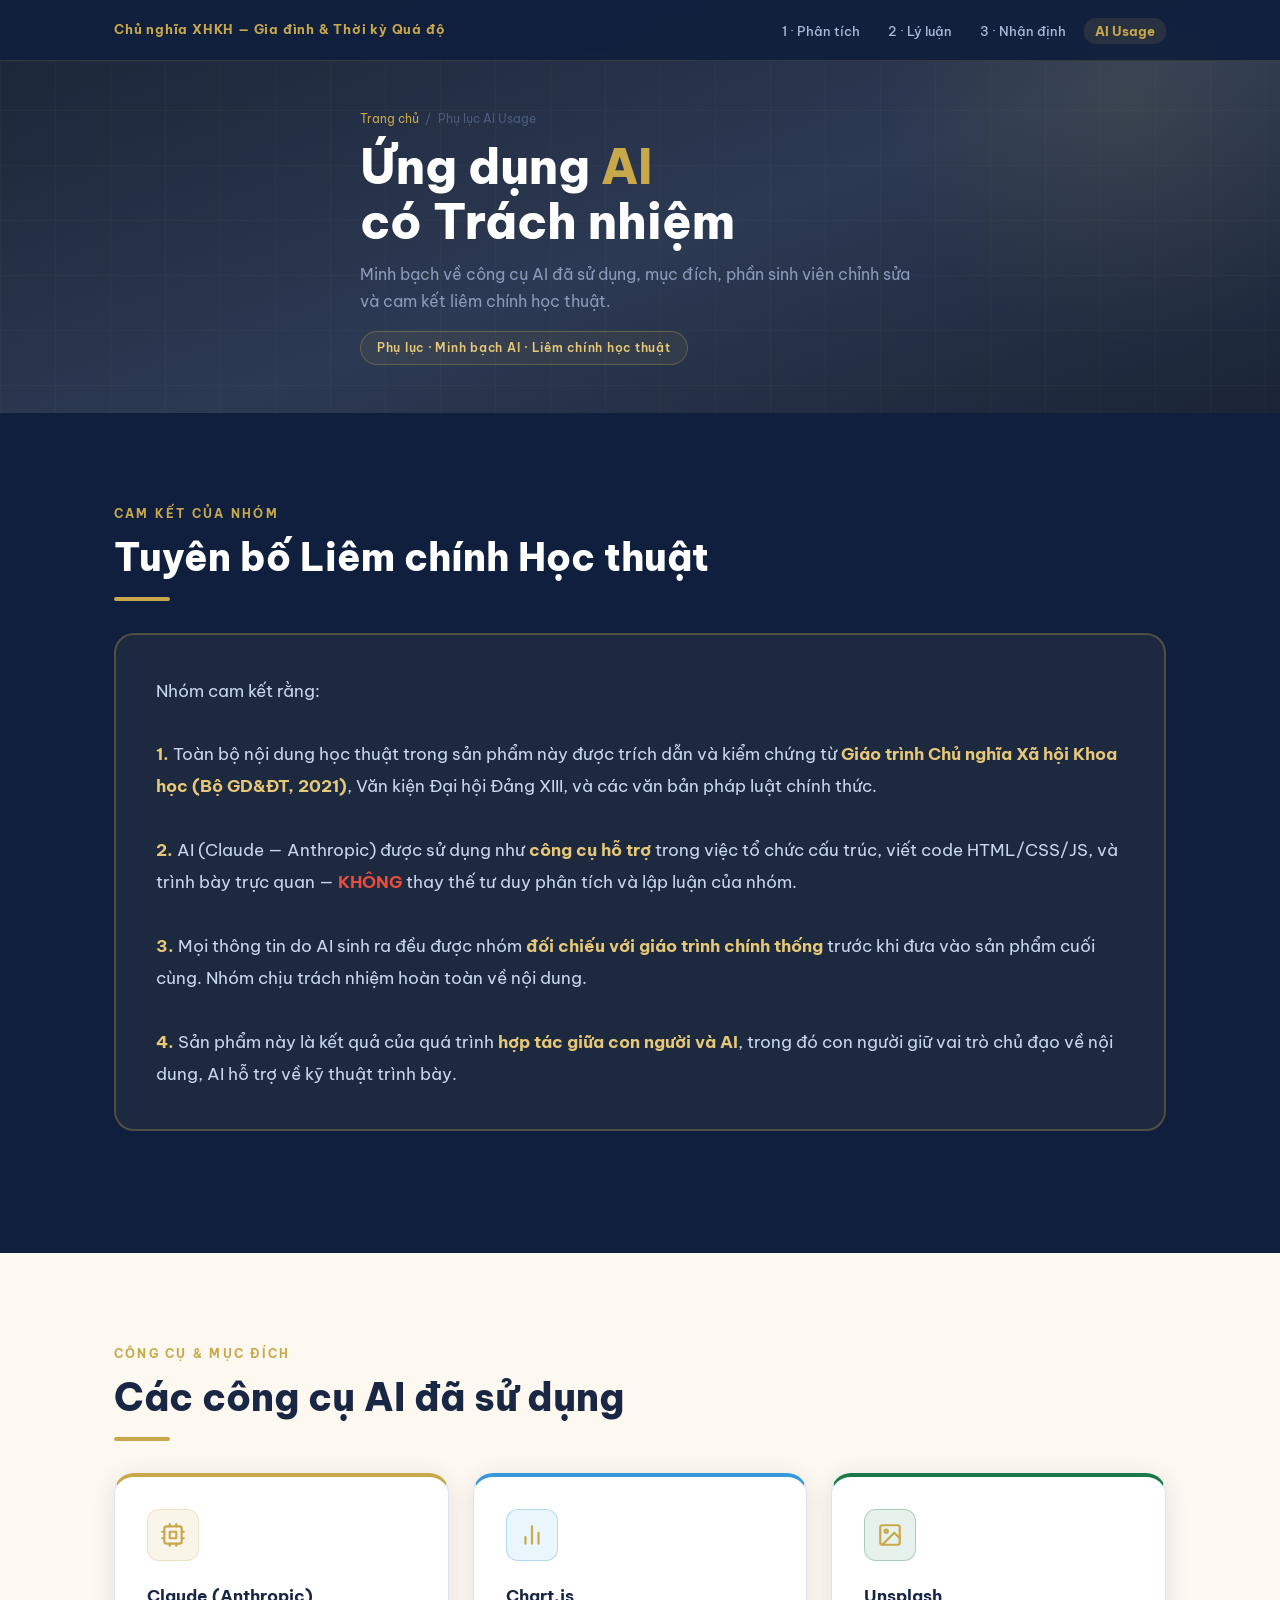
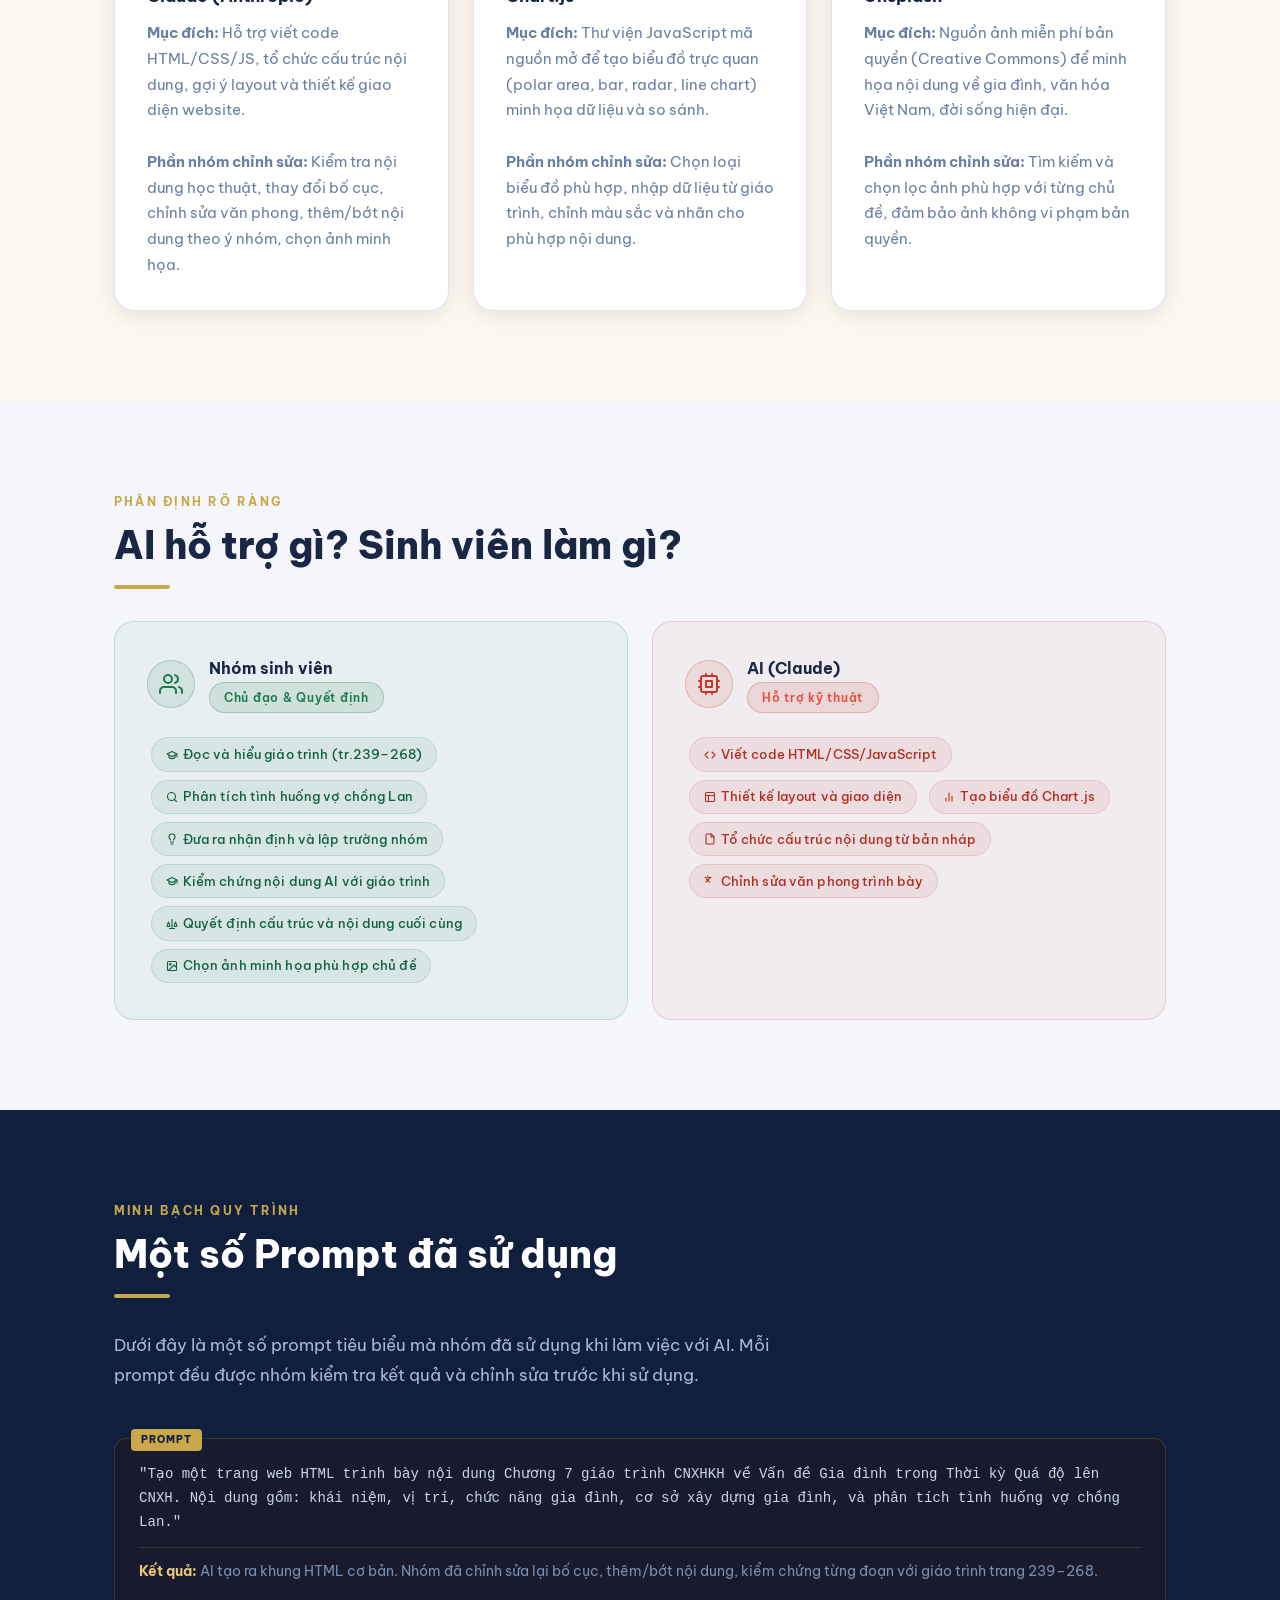
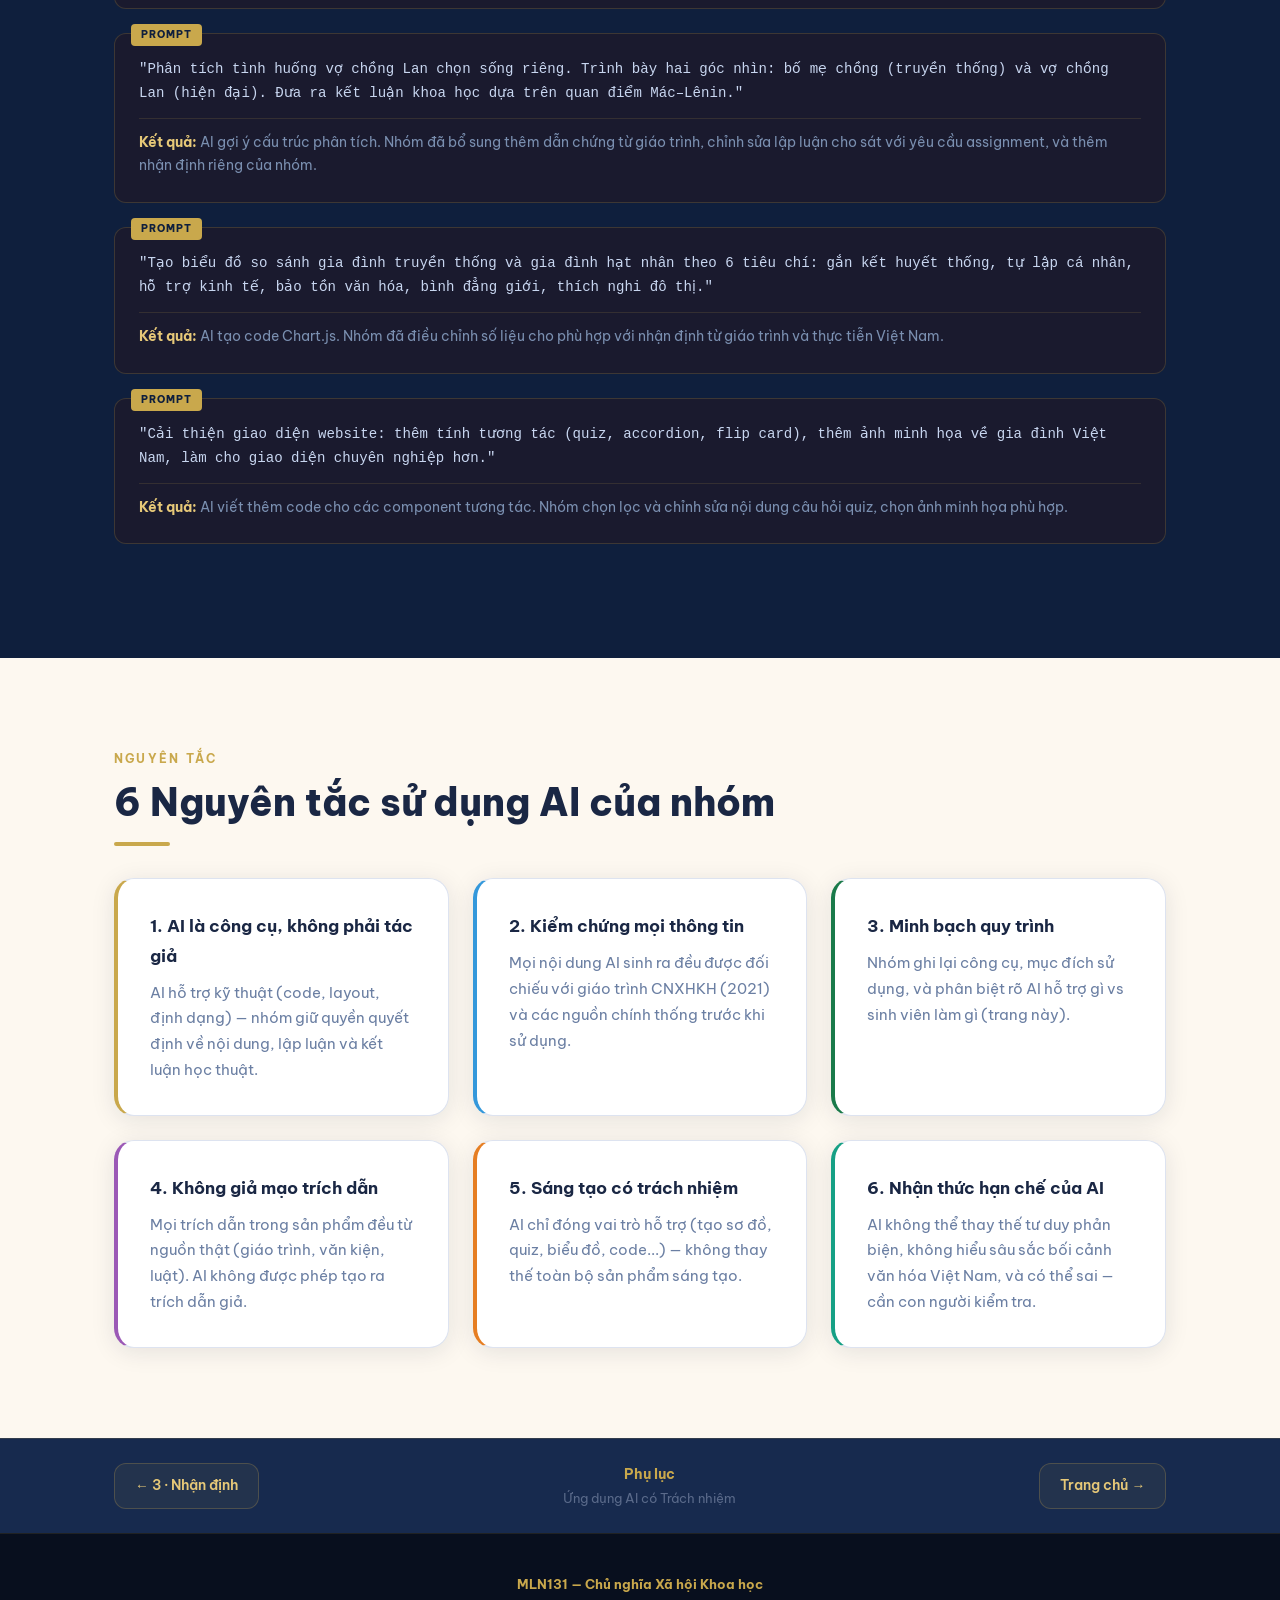
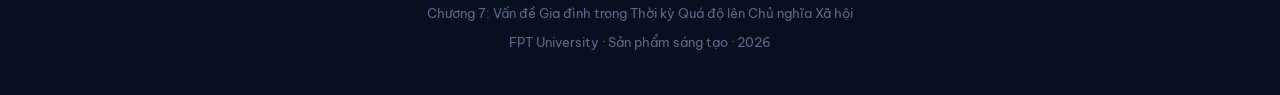
==== commit 41ab0b28: "Final" ====
--- a/ai-usage.html
+++ b/ai-usage.html
@@ -13,13 +13,9 @@
   <div class="nav-inner">
     <a href="index.html" class="nav-brand">Chủ nghĩa XHKH — Gia đình & Thời kỳ Quá độ</a>
     <ul class="nav-links" id="navLinks">
-      <li><a href="khai-niem.html">Khái niệm</a></li>
-      <li><a href="chuc-nang.html">Chức năng</a></li>
-      <li><a href="co-so.html">Cơ sở</a></li>
-      <li><a href="tinh-huong.html">Tình huống</a></li>
-      <li><a href="so-sanh.html">So sánh</a></li>
-      <li><a href="bien-doi.html">Biến đổi</a></li>
-      <li><a href="ket-luan.html">Kết luận</a></li>
+      <li><a href="tinh-huong.html">1 · Phân tích</a></li>
+      <li><a href="khai-niem.html">2 · Lý luận</a></li>
+      <li><a href="so-sanh.html">3 · Nhận định</a></li>
       <li><a href="ai-usage.html" class="active">AI Usage</a></li>
     </ul>
     <button class="nav-toggle" id="navToggle" aria-label="Mở menu">
@@ -245,7 +241,7 @@
 
 <div class="page-nav-bar">
   <div class="page-nav-inner">
-    <a href="ket-luan.html" class="page-nav-btn">&larr; Kết luận</a>
+    <a href="so-sanh.html" class="page-nav-btn">&larr; 3 · Nhận định</a>
     <div class="page-nav-center"><strong>Phụ lục</strong>Ứng dụng AI có Trách nhiệm</div>
     <a href="index.html" class="page-nav-btn">Trang chủ &rarr;</a>
   </div>
--- a/style.css
+++ b/style.css
@@ -175,6 +175,9 @@
 .cards-grid--2 { grid-template-columns: repeat(auto-fit, minmax(300px, 1fr)); }
 .cards-grid--3 { grid-template-columns: repeat(auto-fit, minmax(280px, 1fr)); }
 .cards-grid--4 { grid-template-columns: repeat(auto-fit, minmax(240px, 1fr)); }
+.cards-grid--4col { grid-template-columns: repeat(4, 1fr); }
+@media (max-width: 900px) { .cards-grid--4col { grid-template-columns: repeat(2, 1fr); } }
+@media (max-width: 540px) { .cards-grid--4col { grid-template-columns: 1fr; } }
 
 .card {
   background: var(--white); border-radius: var(--r2);
@@ -328,6 +331,23 @@
 .compare-table td:first-child { font-weight: 700; color: var(--navy); font-size: .85rem; }
 .compare-table .pro { color: #1a7a4a; }
 .compare-table .con { color: #c0392b; }
+.compare-table .warn { color: #8a6d1b; }
+
+/* Professional status icons replacing emoji */
+.status-icon {
+  display: inline-flex; align-items: center; justify-content: center;
+  width: 20px; height: 20px; border-radius: 50%; margin-right: 8px;
+  font-size: 11px; font-weight: 700; flex-shrink: 0; vertical-align: middle;
+  position: relative; top: -1px;
+}
+.status-icon--good { background: #d4edda; color: #155724; border: 1.5px solid #28a745; }
+.status-icon--bad  { background: #f8d7da; color: #721c24; border: 1.5px solid #dc3545; }
+.status-icon--mid  { background: #fff3cd; color: #856404; border: 1.5px solid #daa520; }
+.status-icon--good::after { content: "\2713"; }
+.status-icon--bad::after  { content: "\2715"; }
+.status-icon--mid::after  { content: "!"; font-size: 12px; font-weight: 800; }
+.compare-table td .cell-content { display: flex; align-items: flex-start; gap: 0; }
+.compare-table td .cell-content .status-icon { margin-top: 2px; }
 
 /* ============================================================
    CHART CARDS
